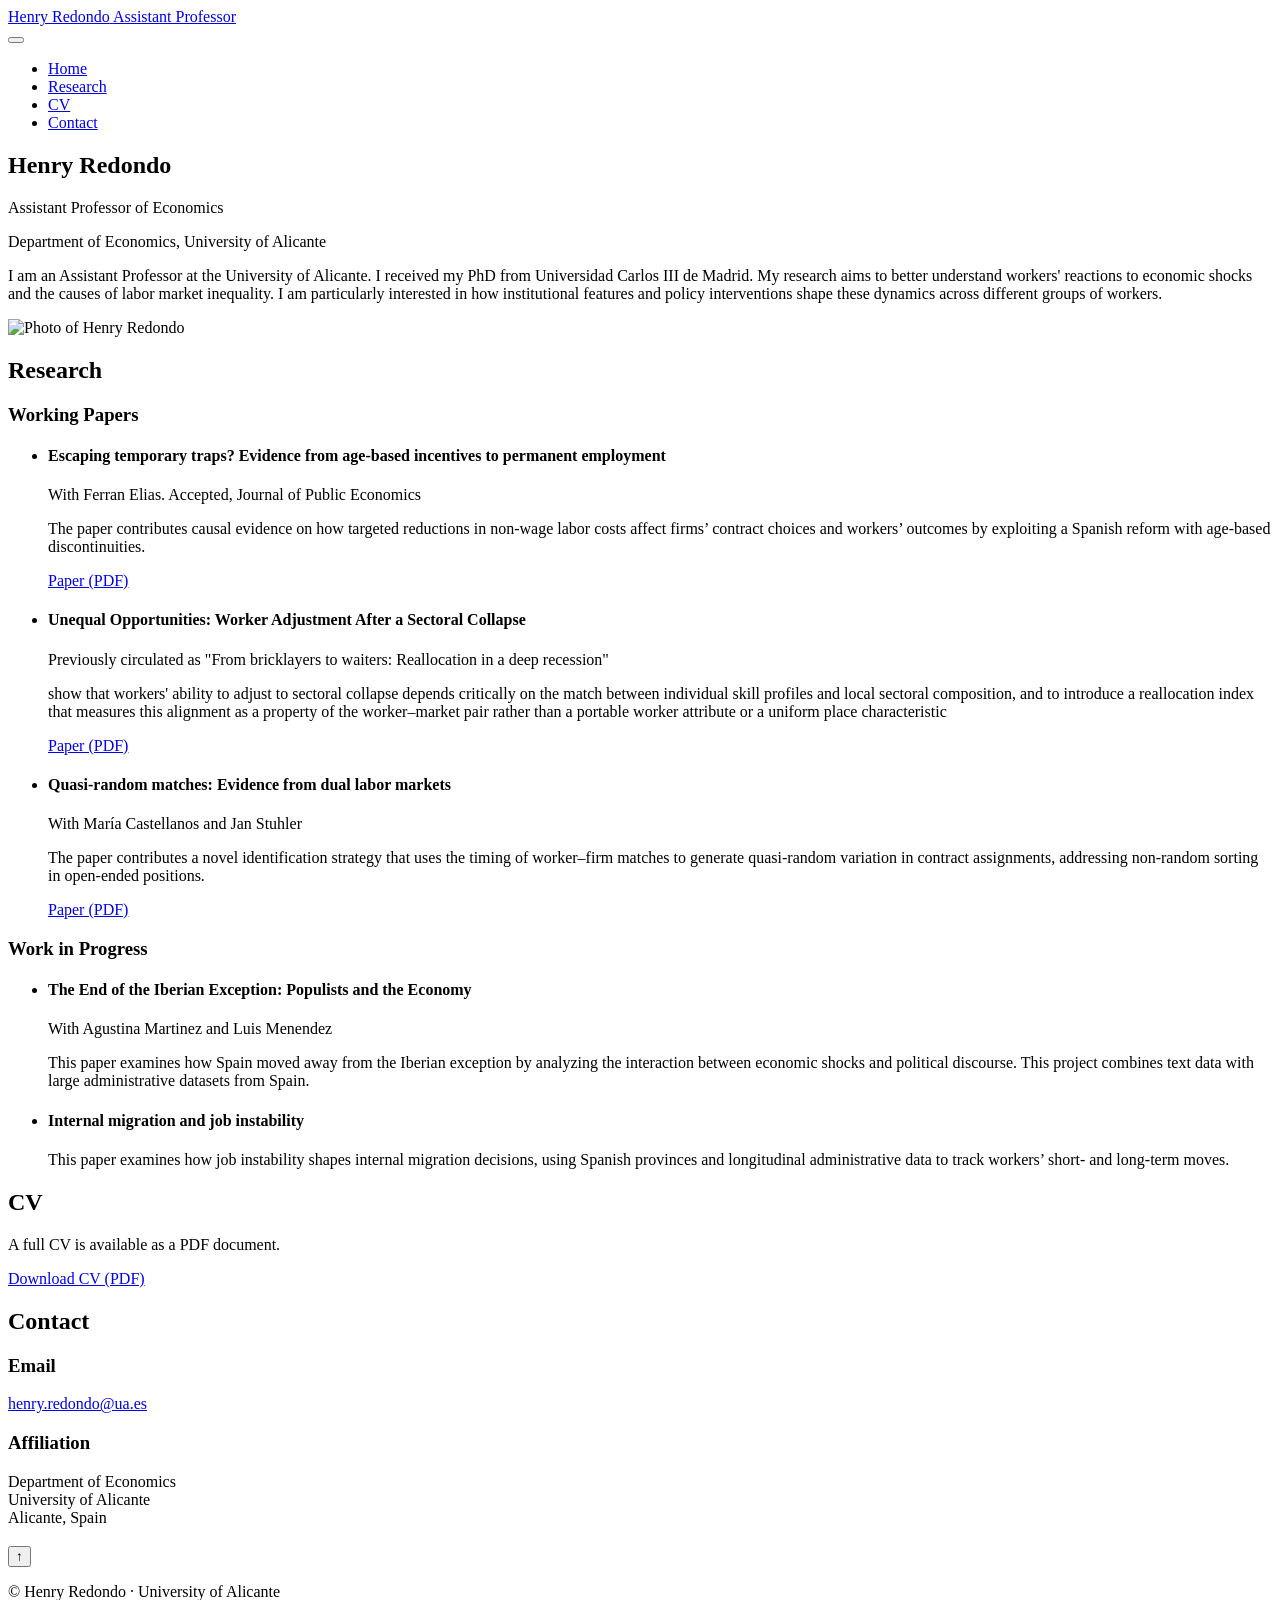
==== index.html @ 6a1d904b "Update index.html" ====
<!DOCTYPE html>
<html lang="en">
<head>
  <!-- Google tag (gtag.js) -->
<script async src="https://www.googletagmanager.com/gtag/js?id=G-5MHRE9L8VY"></script>
<script>
  window.dataLayer = window.dataLayer || [];
  function gtag(){dataLayer.push(arguments);}
  gtag('js', new Date());

  gtag('config', 'G-5MHRE9L8VY');
</script>
  <meta charset="UTF-8" />
  <title>Henry Redondo | Assistant Professor</title>
  <meta name="viewport" content="width=device-width, initial-scale=1" />
  <meta
    name="description"
    content="Academic homepage of Henry Redondo, Assistant Professor at University of Alicante."
  />
  <link rel="stylesheet" href="styles.css" />
  <!-- Google Fonts: serif for headings, sans-serif for body -->
  <link rel="preconnect" href="https://fonts.googleapis.com" />
  <link rel="preconnect" href="https://fonts.gstatic.com" crossorigin />
  <link
    href="https://fonts.googleapis.com/css2?family=Playfair+Display:wght@500;600&family=Inter:wght@300;400;500&display=swap"
    rel="stylesheet"
  />
</head>
<body>
  <header class="site-header">
    <div class="container header-inner">
      <div class="brand">
        <a href="#home" class="brand-link">
          <span class="brand-name">Henry Redondo</span>
          <span class="brand-title">Assistant Professor</span>
        </a>
      </div>
      <nav class="site-nav">
        <button class="nav-toggle" aria-label="Toggle navigation">
          <span class="nav-toggle-line"></span>
          <span class="nav-toggle-line"></span>
        </button>
        <ul class="nav-list">
          <li><a href="#home" class="nav-link active">Home</a></li>
          <li><a href="#research" class="nav-link">Research</a></li>
          <li><a href="#cv" class="nav-link">CV</a></li>
          <li><a href="#contact" class="nav-link">Contact</a></li>
        </ul>
      </nav>
    </div>
  </header>

  <main id="home">
    <!-- Hero section -->
    <section class="hero">
      <div class="container hero-inner">
        <div class="hero-text">
          <h1 class="hero-name">Henry Redondo</h1>
          <p class="hero-title">Assistant Professor of Economics</p>
          <p class="hero-affiliation">Department of Economics, University of Alicante</p>
          <p class="hero-tagline">
            I am an Assistant Professor at the University of Alicante. I received my PhD from Universidad Carlos III de Madrid.
            My research aims to better understand workers' reactions to economic shocks and the causes of labor market inequality. I am particularly interested in how institutional features and policy interventions shape these dynamics across different groups of workers.
          </p>
        </div>
        <div class="hero-photo">
        <div class="hero-photo"> <img src="profile.jpg" alt="Photo of Henry Redondo" class="profile-photo"> </div>
        </div>
      </div>
    </section>



    <!-- Research section -->
    <section id="research" class="section section-alt">
      <div class="container section-inner">
        <div class="section-header">
          <h2 class="section-title">Research</h2>
        </div>

        <!-- Working Papers -->
        <div class="research-block">
          <h3 class="subsection-title">Working Papers</h3>
          <ul class="research-list">
            <li class="research-item">
              <h4 class="research-title">Escaping temporary traps? Evidence from age-based incentives to permanent employment</h4>
              <p class="research-meta">With Ferran Elias. Accepted, Journal of Public Economics</p>
              <p class="research-abstract">
                The paper contributes causal evidence on how targeted reductions in non-wage labor costs affect firms’ contract choices and workers’ outcomes by exploiting a Spanish reform with age-based discontinuities.
              </p>
              <div class="research-links">
          <a href="assets/files/Project_Policy_evaluation.pdf"
             class="research-link"
             target="_blank"
             rel="noopener">
            Paper (PDF)
          </a>
        </div>
            </li>
            
            <li class="research-item">
              <h4 class="research-title">Unequal Opportunities: Worker Adjustment After a Sectoral Collapse</h4>
              <p class="research-meta">Previously circulated as "From bricklayers to waiters: Reallocation in a deep recession"</p>
              <p class="research-meta"></p>
              <p class="research-abstract">
                show that workers' ability to adjust to sectoral collapse depends critically on the match between individual skill profiles and local sectoral composition, and to introduce a reallocation index that measures this alignment as a property of the worker–market pair rather than a portable worker attribute or a uniform place characteristic
              </p>
              <div class="research-links">
          <a href="assets/files/JMP.pdf"
             class="research-link"
             target="_blank"
             rel="noopener">
            Paper (PDF)
          </a>
        </div>
            </li>

            <li class="research-item">
              <h4 class="research-title">Quasi-random matches: Evidence from dual labor markets</h4>
              <p class="research-meta">With María Castellanos and Jan Stuhler</p>
              <p class="research-abstract">
                The paper contributes a novel identification strategy that uses the timing of worker–firm matches to generate quasi-random variation in contract assignments, addressing non-random sorting in open-ended positions.
              </p>
              <div class="research-links">
          <a href="assets/files/QRandomMatches_DualLabour_CRS.pdf"
             class="research-link"
             target="_blank"
             rel="noopener">
            Paper (PDF)
          </a>
        </div>
            </li>
          </ul>
        </div>

        <!-- Work in Progress -->
        <div class="research-block">
          <h3 class="subsection-title">Work in Progress</h3>
          <ul class="research-list">
            <li class="research-item">
              <h4 class="research-title">The End of the Iberian Exception: Populists and the Economy</h4>
              <p class="research-meta">With Agustina Martinez and Luis Menendez</p>
              <p class="research-abstract">
                This paper examines how Spain moved away from the Iberian exception by analyzing the interaction between economic shocks and political discourse. This project combines text data with large administrative datasets from Spain.
              </p>
            </li>

            <li class="research-item">
              <h4 class="research-title">Internal migration and job instability</h4>
              <p class="research-meta"></p>
              <p class="research-abstract">
                This paper examines how job instability shapes internal migration decisions, using Spanish provinces and longitudinal administrative data to track workers’ short- and long-term moves.
              </p>
            </li>
          </ul>
        </div>
      </div>
    </section>

    <!-- CV section -->
    <section id="cv" class="section">
      <div class="container section-inner">
        <div class="section-header">
          <h2 class="section-title">CV</h2>
        </div>
        <div class="section-content">
          <p>
            A full CV is available as a PDF document.
          </p>
          <p>
            <a href="assets/files/CV.pdf"
               class="button button-primary"
               target="_blank"
               rel="noopener">
              Download CV (PDF)
            </a>
          </p>
          <p class="cv-note">
          </p>
        </div>
      </div>
    </section>

    <!-- Contact section -->
    <section id="contact" class="section section-alt">
      <div class="container section-inner">
        <div class="section-header">
          <h2 class="section-title">Contact</h2>
        </div>
        <div class="section-content contact-content">
          <div class="contact-block">
            <h3 class="subsection-title">Email</h3>
            <p>
              <a href="mailto:henry.redondo@ua.es">henry.redondo@ua.es</a>
            </p>
          </div>
          <div class="contact-block">
            <h3 class="subsection-title">Affiliation</h3>
            <p>
              Department of Economics<br />
              University of Alicante<br />
              Alicante, Spain
            </p>
          </div>
          <div class="contact-block">
            <h3 class="subsection-title"></h3>
            <ul class="contact-links">

            </ul>
            <p class="contact-note">

            </p>
          </div>
        </div>
      </div>
    </section>

    <button class="back-to-top" aria-label="Back to top">
      ↑
    </button>
  </main>

  <footer class="site-footer">
    <div class="container footer-inner">
      <p>&copy; <span id="year"></span> Henry Redondo · University of Alicante</p>
    </div>
  </footer>

  <script src="script.js"></script>
</body>
</html>
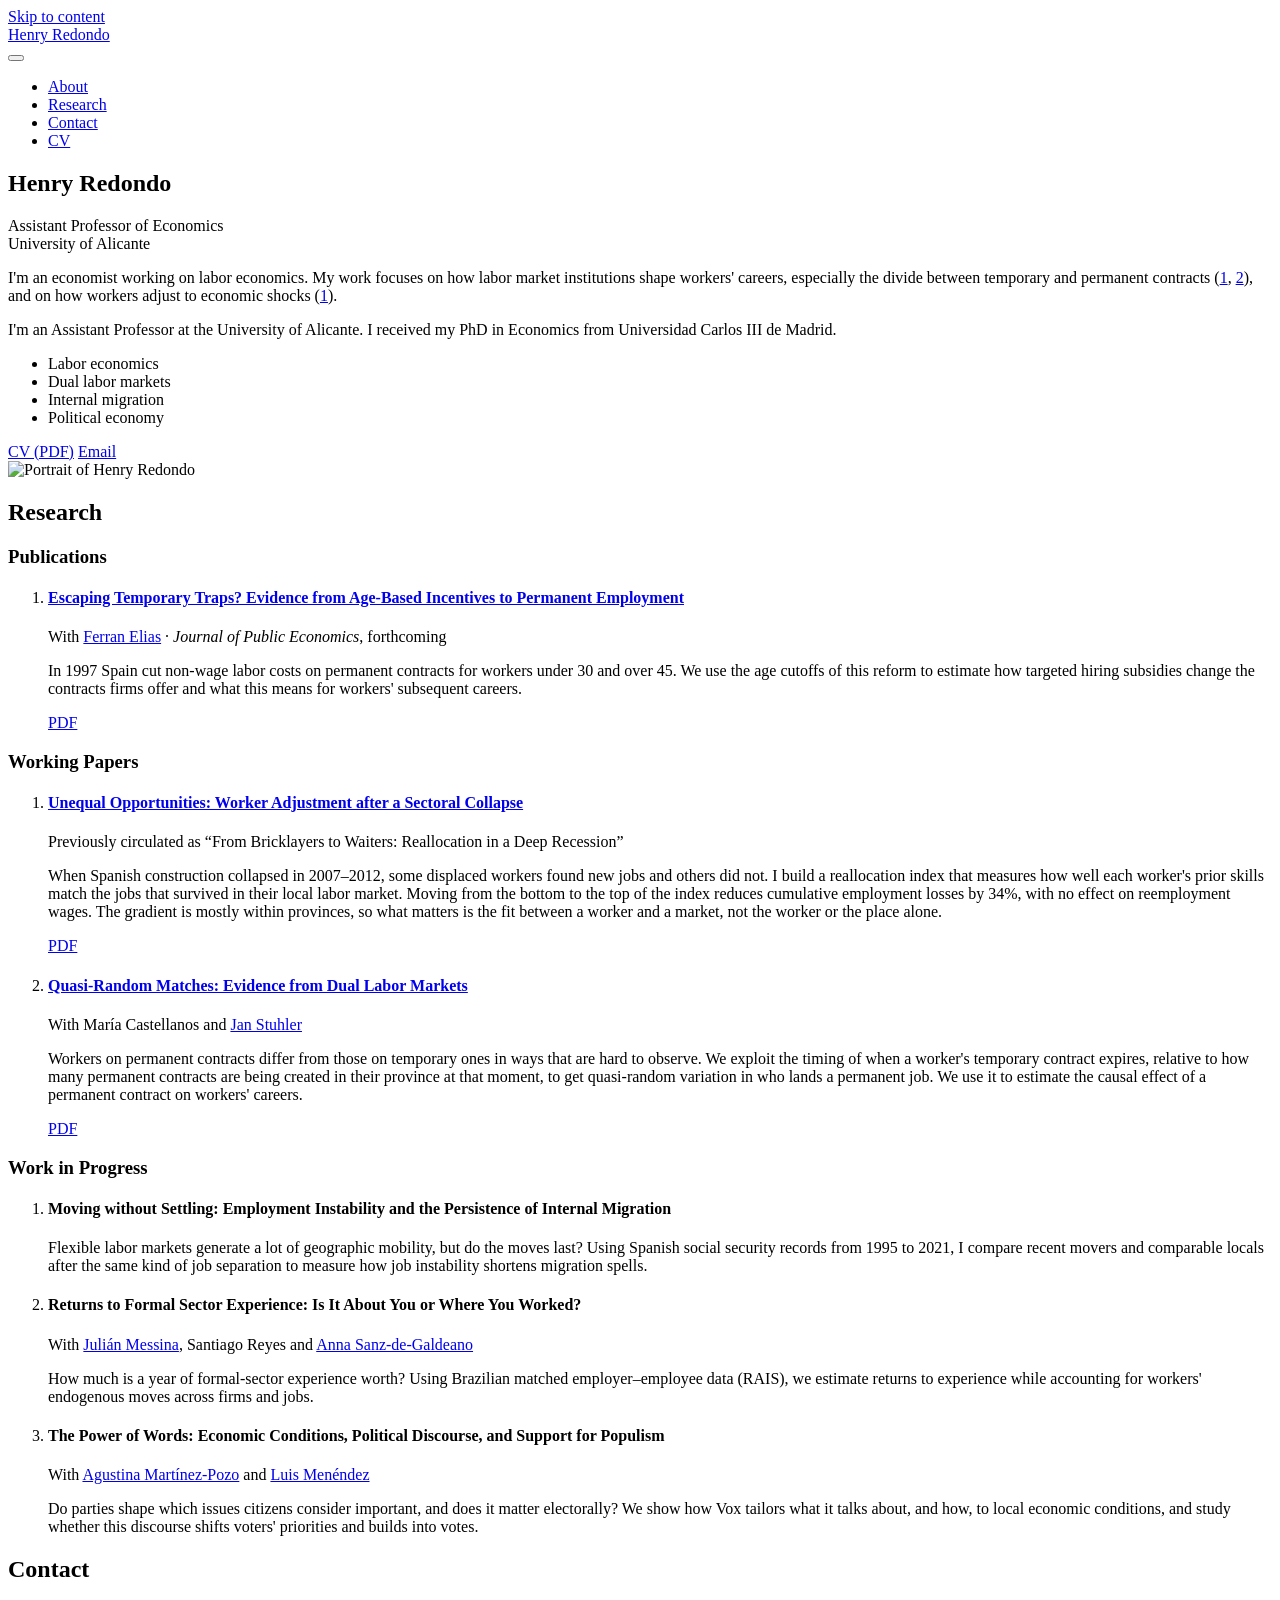
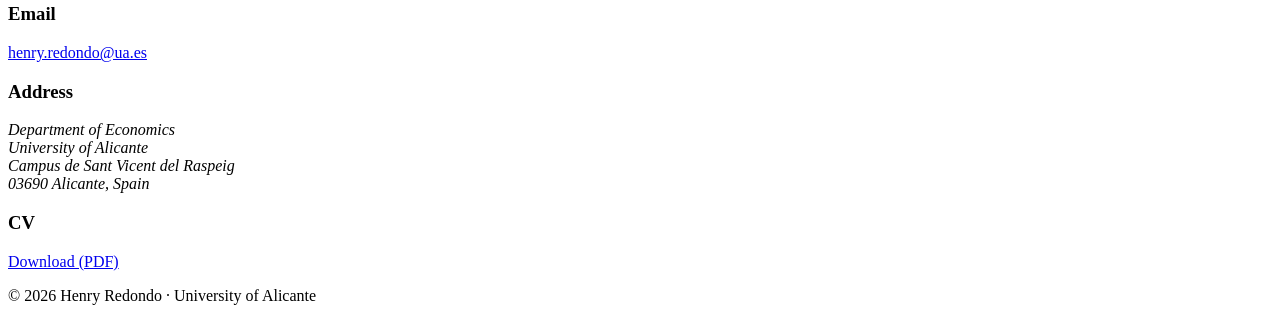
==== commit c1913c78: "Add files via upload" ====
--- a/index.html
+++ b/index.html
@@ -1,231 +1,292 @@
-<!DOCTYPE html>
-<html lang="en">
-<head>
-  <!-- Google tag (gtag.js) -->
-<script async src="https://www.googletagmanager.com/gtag/js?id=G-5MHRE9L8VY"></script>
-<script>
-  window.dataLayer = window.dataLayer || [];
-  function gtag(){dataLayer.push(arguments);}
-  gtag('js', new Date());
-
-  gtag('config', 'G-5MHRE9L8VY');
-</script>
-  <meta charset="UTF-8" />
-  <title>Henry Redondo | Assistant Professor</title>
-  <meta name="viewport" content="width=device-width, initial-scale=1" />
-  <meta
-    name="description"
-    content="Academic homepage of Henry Redondo, Assistant Professor at University of Alicante."
-  />
-  <link rel="stylesheet" href="styles.css" />
-  <!-- Google Fonts: serif for headings, sans-serif for body -->
-  <link rel="preconnect" href="https://fonts.googleapis.com" />
-  <link rel="preconnect" href="https://fonts.gstatic.com" crossorigin />
-  <link
-    href="https://fonts.googleapis.com/css2?family=Playfair+Display:wght@500;600&family=Inter:wght@300;400;500&display=swap"
-    rel="stylesheet"
-  />
-</head>
-<body>
-  <header class="site-header">
-    <div class="container header-inner">
-      <div class="brand">
-        <a href="#home" class="brand-link">
-          <span class="brand-name">Henry Redondo</span>
-          <span class="brand-title">Assistant Professor</span>
-        </a>
-      </div>
-      <nav class="site-nav">
-        <button class="nav-toggle" aria-label="Toggle navigation">
-          <span class="nav-toggle-line"></span>
-          <span class="nav-toggle-line"></span>
-        </button>
-        <ul class="nav-list">
-          <li><a href="#home" class="nav-link active">Home</a></li>
-          <li><a href="#research" class="nav-link">Research</a></li>
-          <li><a href="#cv" class="nav-link">CV</a></li>
-          <li><a href="#contact" class="nav-link">Contact</a></li>
-        </ul>
-      </nav>
-    </div>
-  </header>
-
-  <main id="home">
-    <!-- Hero section -->
-    <section class="hero">
-      <div class="container hero-inner">
-        <div class="hero-text">
-          <h1 class="hero-name">Henry Redondo</h1>
-          <p class="hero-title">Assistant Professor of Economics</p>
-          <p class="hero-affiliation">Department of Economics, University of Alicante</p>
-          <p class="hero-tagline">
-            I am an Assistant Professor at the University of Alicante. I received my PhD from Universidad Carlos III de Madrid.
-            My research aims to better understand workers' reactions to economic shocks and the causes of labor market inequality. I am particularly interested in how institutional features and policy interventions shape these dynamics across different groups of workers.
-          </p>
-        </div>
-        <div class="hero-photo">
-        <div class="hero-photo"> <img src="profile.jpg" alt="Photo of Henry Redondo" class="profile-photo"> </div>
-        </div>
-      </div>
-    </section>
-
-
-
-    <!-- Research section -->
-    <section id="research" class="section section-alt">
-      <div class="container section-inner">
-        <div class="section-header">
-          <h2 class="section-title">Research</h2>
-        </div>
-
-        <!-- Working Papers -->
-        <div class="research-block">
-          <h3 class="subsection-title">Working Papers</h3>
-          <ul class="research-list">
-            <li class="research-item">
-              <h4 class="research-title">Escaping temporary traps? Evidence from age-based incentives to permanent employment</h4>
-              <p class="research-meta">With Ferran Elias. Accepted, Journal of Public Economics</p>
-              <p class="research-abstract">
-                The paper contributes causal evidence on how targeted reductions in non-wage labor costs affect firms’ contract choices and workers’ outcomes by exploiting a Spanish reform with age-based discontinuities.
-              </p>
-              <div class="research-links">
-          <a href="assets/files/Project_Policy_evaluation.pdf"
-             class="research-link"
-             target="_blank"
-             rel="noopener">
-            Paper (PDF)
-          </a>
-        </div>
-            </li>
-            
-            <li class="research-item">
-              <h4 class="research-title">Unequal Opportunities: Worker Adjustment After a Sectoral Collapse</h4>
-              <p class="research-meta">Previously circulated as "From bricklayers to waiters: Reallocation in a deep recession"</p>
-              <p class="research-meta"></p>
-              <p class="research-abstract">
-                show that workers' ability to adjust to sectoral collapse depends critically on the match between individual skill profiles and local sectoral composition, and to introduce a reallocation index that measures this alignment as a property of the worker–market pair rather than a portable worker attribute or a uniform place characteristic
-              </p>
-              <div class="research-links">
-          <a href="assets/files/JMP.pdf"
-             class="research-link"
-             target="_blank"
-             rel="noopener">
-            Paper (PDF)
-          </a>
-        </div>
-            </li>
-
-            <li class="research-item">
-              <h4 class="research-title">Quasi-random matches: Evidence from dual labor markets</h4>
-              <p class="research-meta">With María Castellanos and Jan Stuhler</p>
-              <p class="research-abstract">
-                The paper contributes a novel identification strategy that uses the timing of worker–firm matches to generate quasi-random variation in contract assignments, addressing non-random sorting in open-ended positions.
-              </p>
-              <div class="research-links">
-          <a href="assets/files/QRandomMatches_DualLabour_CRS.pdf"
-             class="research-link"
-             target="_blank"
-             rel="noopener">
-            Paper (PDF)
-          </a>
-        </div>
-            </li>
-          </ul>
-        </div>
-
-        <!-- Work in Progress -->
-        <div class="research-block">
-          <h3 class="subsection-title">Work in Progress</h3>
-          <ul class="research-list">
-            <li class="research-item">
-              <h4 class="research-title">The End of the Iberian Exception: Populists and the Economy</h4>
-              <p class="research-meta">With Agustina Martinez and Luis Menendez</p>
-              <p class="research-abstract">
-                This paper examines how Spain moved away from the Iberian exception by analyzing the interaction between economic shocks and political discourse. This project combines text data with large administrative datasets from Spain.
-              </p>
-            </li>
-
-            <li class="research-item">
-              <h4 class="research-title">Internal migration and job instability</h4>
-              <p class="research-meta"></p>
-              <p class="research-abstract">
-                This paper examines how job instability shapes internal migration decisions, using Spanish provinces and longitudinal administrative data to track workers’ short- and long-term moves.
-              </p>
-            </li>
-          </ul>
-        </div>
-      </div>
-    </section>
-
-    <!-- CV section -->
-    <section id="cv" class="section">
-      <div class="container section-inner">
-        <div class="section-header">
-          <h2 class="section-title">CV</h2>
-        </div>
-        <div class="section-content">
-          <p>
-            A full CV is available as a PDF document.
-          </p>
-          <p>
-            <a href="assets/files/CV.pdf"
-               class="button button-primary"
-               target="_blank"
-               rel="noopener">
-              Download CV (PDF)
-            </a>
-          </p>
-          <p class="cv-note">
-          </p>
-        </div>
-      </div>
-    </section>
-
-    <!-- Contact section -->
-    <section id="contact" class="section section-alt">
-      <div class="container section-inner">
-        <div class="section-header">
-          <h2 class="section-title">Contact</h2>
-        </div>
-        <div class="section-content contact-content">
-          <div class="contact-block">
-            <h3 class="subsection-title">Email</h3>
-            <p>
-              <a href="mailto:henry.redondo@ua.es">henry.redondo@ua.es</a>
-            </p>
-          </div>
-          <div class="contact-block">
-            <h3 class="subsection-title">Affiliation</h3>
-            <p>
-              Department of Economics<br />
-              University of Alicante<br />
-              Alicante, Spain
-            </p>
-          </div>
-          <div class="contact-block">
-            <h3 class="subsection-title"></h3>
-            <ul class="contact-links">
-
-            </ul>
-            <p class="contact-note">
-
-            </p>
-          </div>
-        </div>
-      </div>
-    </section>
-
-    <button class="back-to-top" aria-label="Back to top">
-      ↑
-    </button>
-  </main>
-
-  <footer class="site-footer">
-    <div class="container footer-inner">
-      <p>&copy; <span id="year"></span> Henry Redondo · University of Alicante</p>
-    </div>
-  </footer>
-
-  <script src="script.js"></script>
-</body>
-</html>
+<!DOCTYPE html>
+<html lang="en">
+<head>
+  <meta charset="UTF-8" />
+  <meta name="viewport" content="width=device-width, initial-scale=1" />
+  <title>Henry Redondo | Economist, University of Alicante</title>
+  <meta
+    name="description"
+    content="Henry Redondo is an Assistant Professor of Economics at the University of Alicante working on labor economics, dual labor markets, worker reallocation, internal migration and political economy, using administrative data from Spain and Brazil."
+  />
+  <meta name="author" content="Henry Redondo" />
+  <meta name="color-scheme" content="light dark" />
+  <meta name="theme-color" content="#ffffff" media="(prefers-color-scheme: light)" />
+  <meta name="theme-color" content="#11151c" media="(prefers-color-scheme: dark)" />
+  <link rel="canonical" href="https://henryredondo.com/" />
+  <link rel="icon" href="data:image/svg+xml,%3Csvg xmlns='http://www.w3.org/2000/svg' viewBox='0 0 64 64'%3E%3Crect width='64' height='64' rx='14' fill='%231f3a60'/%3E%3Ctext x='32' y='43' font-family='Georgia,serif' font-size='30' fill='white' text-anchor='middle'%3EHR%3C/text%3E%3C/svg%3E" />
+
+  <!-- Link previews (WhatsApp, Slack, LinkedIn, X) -->
+  <meta property="og:type" content="profile" />
+  <meta property="og:title" content="Henry Redondo | Economist, University of Alicante" />
+  <meta property="og:description" content="Labor economics, dual labor markets, worker reallocation and political economy." />
+  <meta property="og:url" content="https://henryredondo.com/" />
+  <meta property="og:image" content="https://henryredondo.com/assets/img/profile-360.jpg" />
+  <meta name="twitter:card" content="summary" />
+
+  <!-- Structured data: helps search engines show your name, job and affiliation -->
+  <script type="application/ld+json">
+  {
+    "@context": "https://schema.org",
+    "@type": "Person",
+    "name": "Henry Redondo",
+    "jobTitle": "Assistant Professor of Economics",
+    "url": "https://henryredondo.com/",
+    "image": "https://henryredondo.com/assets/img/profile-360.jpg",
+    "email": "mailto:henry.redondo@ua.es",
+    "affiliation": {
+      "@type": "CollegeOrUniversity",
+      "name": "University of Alicante",
+      "department": { "@type": "Organization", "name": "Department of Economics" }
+    },
+    "alumniOf": { "@type": "CollegeOrUniversity", "name": "Universidad Carlos III de Madrid" },
+    "knowsAbout": ["Labor economics", "Dual labor markets", "Internal migration", "Political economy", "Administrative data"]
+  }
+  </script>
+
+  <!-- Fonts: one family (headings only); body text uses the system font -->
+  <link rel="preconnect" href="https://fonts.googleapis.com" />
+  <link rel="preconnect" href="https://fonts.gstatic.com" crossorigin />
+  <link
+    href="https://fonts.googleapis.com/css2?family=Source+Serif+4:opsz,wght@8..60,500;8..60,600&display=swap"
+    rel="stylesheet"
+  />
+  <link rel="stylesheet" href="assets/css/style.css" />
+  <link rel="preload" as="image" href="assets/img/profile-360.jpg" />
+
+  <script src="assets/script.js" defer></script>
+
+  <!-- Google tag (gtag.js) -->
+  <script async src="https://www.googletagmanager.com/gtag/js?id=G-5MHRE9L8VY"></script>
+  <script>
+    window.dataLayer = window.dataLayer || [];
+    function gtag(){dataLayer.push(arguments);}
+    gtag('js', new Date());
+    gtag('config', 'G-5MHRE9L8VY');
+  </script>
+</head>
+<body>
+  <a href="#main" class="skip-link">Skip to content</a>
+
+  <header class="site-header">
+    <div class="container header-inner">
+      <a href="#about" class="brand">Henry Redondo</a>
+      <nav class="site-nav" aria-label="Main">
+        <button class="nav-toggle" aria-label="Open menu" aria-controls="nav-list" aria-expanded="false">
+          <span></span><span></span>
+        </button>
+        <ul class="nav-list" id="nav-list">
+          <li><a href="#about" class="nav-link">About</a></li>
+          <li><a href="#research" class="nav-link">Research</a></li>
+          <li><a href="#contact" class="nav-link">Contact</a></li>
+          <li><a href="assets/files/CV.pdf" class="nav-cv" target="_blank" rel="noopener">CV</a></li>
+        </ul>
+      </nav>
+    </div>
+  </header>
+
+  <main id="main">
+    <!-- About -->
+    <section class="hero" id="about">
+      <div class="container hero-inner">
+        <div class="hero-text">
+          <h1 class="hero-name">Henry Redondo</h1>
+          <p class="hero-role">
+            Assistant Professor of Economics<br />
+            <span class="muted">University of Alicante</span>
+          </p>
+          <p class="hero-tagline">
+            I'm an economist working on labor economics. My work focuses on how labor market institutions shape
+            workers' careers, especially the divide between temporary and permanent contracts
+            (<a href="assets/files/Project_Policy_evaluation.pdf">1</a>, <a href="assets/files/QRandomMatches_DualLabour_CRS.pdf">2</a>),
+            and on how workers adjust to economic shocks (<a href="assets/files/JMP.pdf">1</a>).
+          </p>
+          <p class="hero-tagline">
+            I'm an Assistant Professor at the University of Alicante. I received my PhD in Economics from Universidad Carlos III de Madrid.
+          </p>
+
+          <ul class="fields" aria-label="Research fields">
+            <li>Labor economics</li>
+            <li>Dual labor markets</li>
+            <li>Internal migration</li>
+            <li>Political economy</li>
+          </ul>
+
+          <div class="hero-actions">
+            <a href="assets/files/CV.pdf" class="button button-primary" target="_blank" rel="noopener">CV (PDF)</a>
+            <a href="mailto:henry.redondo@ua.es" class="button button-ghost">Email</a>
+            <!-- Add profiles when ready:
+            <a href="https://scholar.google.com/citations?user=XXXX" class="button button-ghost" target="_blank" rel="noopener">Google Scholar</a>
+            -->
+          </div>
+        </div>
+        <div class="hero-photo">
+          <img
+            src="assets/img/profile-360.jpg"
+            alt="Portrait of Henry Redondo"
+            width="360" height="360"
+            fetchpriority="high" decoding="async"
+          />
+        </div>
+      </div>
+    </section>
+
+    <!-- Research -->
+    <section id="research" class="section">
+      <div class="container">
+        <h2 class="section-title">Research</h2>
+
+        <!-- Publications -->
+        <h3 class="group-title">Publications</h3>
+        <ol class="papers">
+          <li class="paper">
+            <h4 class="paper-title">
+              <a href="assets/files/Project_Policy_evaluation.pdf" target="_blank" rel="noopener">
+                Escaping Temporary Traps? Evidence from Age-Based Incentives to Permanent Employment
+              </a>
+            </h4>
+            <p class="paper-meta">
+              With <a href="https://sites.google.com/site/ferraneliasmoreno/ferran-elias/" target="_blank" rel="noopener">Ferran Elias</a> &middot;
+              <span class="venue"><em>Journal of Public Economics</em>, forthcoming</span>
+            </p>
+            <p class="paper-abstract">
+              In 1997 Spain cut non-wage labor costs on permanent contracts for workers under 30 and over 45.
+              We use the age cutoffs of this reform to estimate how targeted hiring subsidies change
+              the contracts firms offer and what this means for workers' subsequent careers.
+            </p>
+            <p class="paper-links">
+              <a href="assets/files/Project_Policy_evaluation.pdf" class="pill" target="_blank" rel="noopener">PDF</a>
+              <!-- Once the DOI is out, add:
+              <a href="https://doi.org/XX.XXXX/j.jpubeco.XXXX" class="pill" target="_blank" rel="noopener">Published version</a>
+              -->
+            </p>
+          </li>
+        </ol>
+
+        <!-- Working Papers -->
+        <h3 class="group-title">Working Papers</h3>
+        <ol class="papers">
+          <li class="paper">
+            <h4 class="paper-title">
+              <a href="assets/files/JMP.pdf" target="_blank" rel="noopener">
+                Unequal Opportunities: Worker Adjustment after a Sectoral Collapse
+              </a>
+            </h4>
+            <p class="paper-meta">
+              Previously circulated as &ldquo;From Bricklayers to Waiters: Reallocation in a Deep Recession&rdquo;
+            </p>
+            <p class="paper-abstract">
+              When Spanish construction collapsed in 2007&ndash;2012, some displaced workers found new jobs and others did not.
+              I build a reallocation index that measures how well each worker's prior skills match the jobs that survived
+              in their local labor market. Moving from the bottom to the top of the index reduces cumulative employment
+              losses by 34%, with no effect on reemployment wages. The gradient is mostly within provinces, so what matters
+              is the fit between a worker and a market, not the worker or the place alone.
+            </p>
+            <p class="paper-links">
+              <a href="assets/files/JMP.pdf" class="pill" target="_blank" rel="noopener">PDF</a>
+            </p>
+          </li>
+
+          <li class="paper">
+            <h4 class="paper-title">
+              <a href="assets/files/QRandomMatches_DualLabour_CRS.pdf" target="_blank" rel="noopener">
+                Quasi-Random Matches: Evidence from Dual Labor Markets
+              </a>
+            </h4>
+            <p class="paper-meta">With María Castellanos and <a href="https://janstuhler.com/" target="_blank" rel="noopener">Jan Stuhler</a></p>
+            <p class="paper-abstract">
+              Workers on permanent contracts differ from those on temporary ones in ways that are hard to observe.
+              We exploit the timing of when a worker's temporary contract expires, relative to how many permanent
+              contracts are being created in their province at that moment, to get quasi-random variation in who
+              lands a permanent job. We use it to estimate the causal effect of a permanent contract on workers' careers.
+            </p>
+            <p class="paper-links">
+              <a href="assets/files/QRandomMatches_DualLabour_CRS.pdf" class="pill" target="_blank" rel="noopener">PDF</a>
+            </p>
+          </li>
+        </ol>
+
+        <!-- Work in Progress -->
+        <h3 class="group-title">Work in Progress</h3>
+        <ol class="papers papers-compact">
+          <li class="paper">
+            <h4 class="paper-title">Moving without Settling: Employment Instability and the Persistence of Internal Migration</h4>
+            <p class="paper-abstract">
+              Flexible labor markets generate a lot of geographic mobility, but do the moves last? Using Spanish social
+              security records from 1995 to 2021, I compare recent movers and comparable locals after the same kind of
+              job separation to measure how job instability shortens migration spells.
+            </p>
+          </li>
+
+          <li class="paper">
+            <h4 class="paper-title">Returns to Formal Sector Experience: Is It About You or Where You Worked?</h4>
+            <p class="paper-meta">
+              With <a href="https://www.jsmessina.com/" target="_blank" rel="noopener">Julián Messina</a>,
+              Santiago Reyes and
+              <a href="https://annasanzdegaldeano.com/" target="_blank" rel="noopener">Anna Sanz-de-Galdeano</a>
+            </p>
+            <p class="paper-abstract">
+              How much is a year of formal-sector experience worth? Using Brazilian matched employer&ndash;employee data (RAIS),
+              we estimate returns to experience while accounting for workers' endogenous moves across firms and jobs.
+            </p>
+          </li>
+
+          <li class="paper">
+            <h4 class="paper-title">The Power of Words: Economic Conditions, Political Discourse, and Support for Populism</h4>
+            <p class="paper-meta">
+              With <a href="https://agustinamartinezpozo.github.io/" target="_blank" rel="noopener">Agustina Martínez-Pozo</a>
+              and <a href="https://luisignaciomenendez.github.io/" target="_blank" rel="noopener">Luis Menéndez</a>
+            </p>
+            <p class="paper-abstract">
+              Do parties shape which issues citizens consider important, and does it matter electorally? We show how Vox
+              tailors what it talks about, and how, to local economic conditions, and study whether this discourse shifts
+              voters' priorities and builds into votes.
+            </p>
+          </li>
+        </ol>
+      </div>
+    </section>
+
+    <!-- Contact -->
+    <section id="contact" class="section section-alt">
+      <div class="container">
+        <h2 class="section-title">Contact</h2>
+        <div class="contact-grid">
+          <div>
+            <h3 class="contact-label">Email</h3>
+            <p><a href="mailto:henry.redondo@ua.es">henry.redondo@ua.es</a></p>
+          </div>
+          <div>
+            <h3 class="contact-label">Address</h3>
+            <address>
+              Department of Economics<br />
+              University of Alicante<br />
+              Campus de Sant Vicent del Raspeig<br />
+              03690 Alicante, Spain
+            </address>
+          </div>
+          <div>
+            <h3 class="contact-label">CV</h3>
+            <p><a href="assets/files/CV.pdf" target="_blank" rel="noopener">Download (PDF)</a></p>
+          </div>
+          <!-- Uncomment and fill in the profiles you use:
+          <div>
+            <h3 class="contact-label">Elsewhere</h3>
+            <p>
+              <a href="https://scholar.google.com/citations?user=XXXX" target="_blank" rel="noopener">Google Scholar</a><br />
+              <a href="https://orcid.org/XXXX-XXXX-XXXX-XXXX" target="_blank" rel="noopener">ORCID</a><br />
+              <a href="https://github.com/XXXX" target="_blank" rel="noopener">GitHub</a>
+            </p>
+          </div>
+          -->
+        </div>
+      </div>
+    </section>
+  </main>
+
+  <footer class="site-footer">
+    <div class="container">
+      <p>&copy; <span id="year">2026</span> Henry Redondo &middot; University of Alicante</p>
+    </div>
+  </footer>
+</body>
+</html>
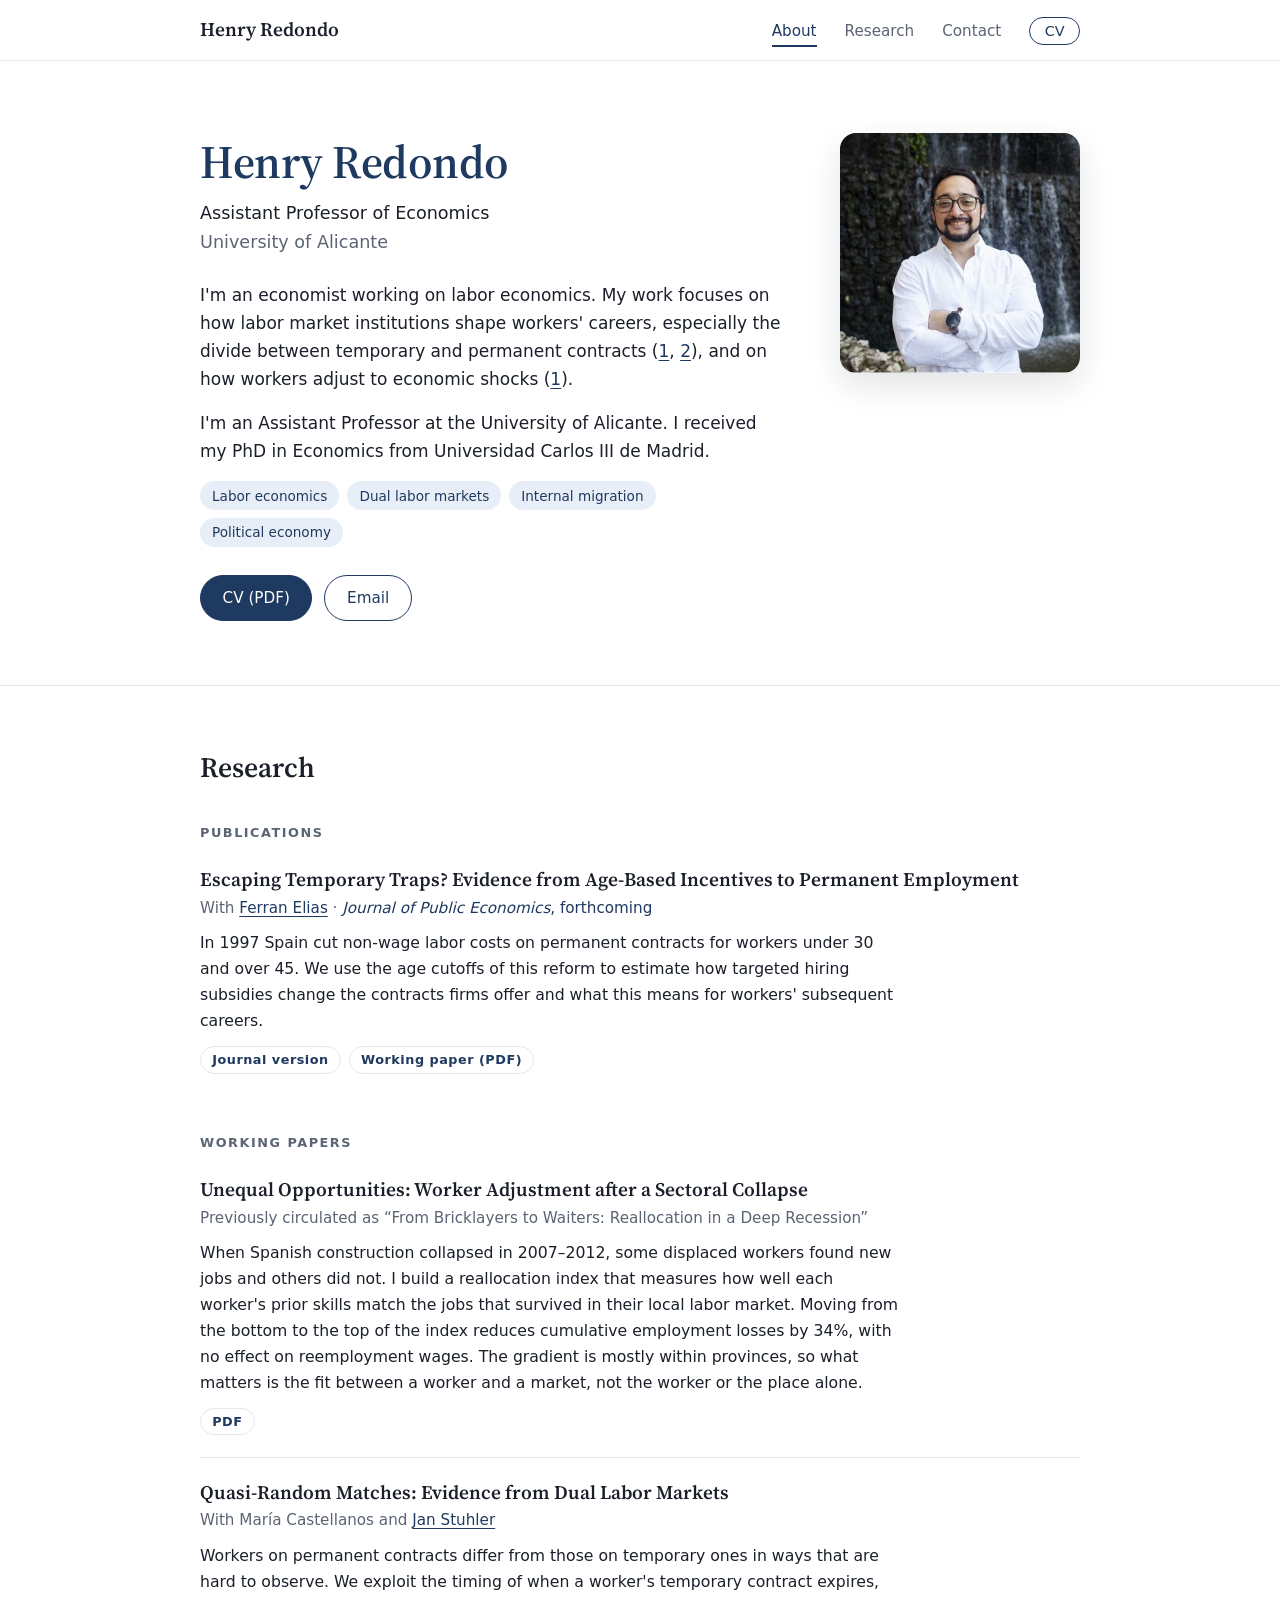
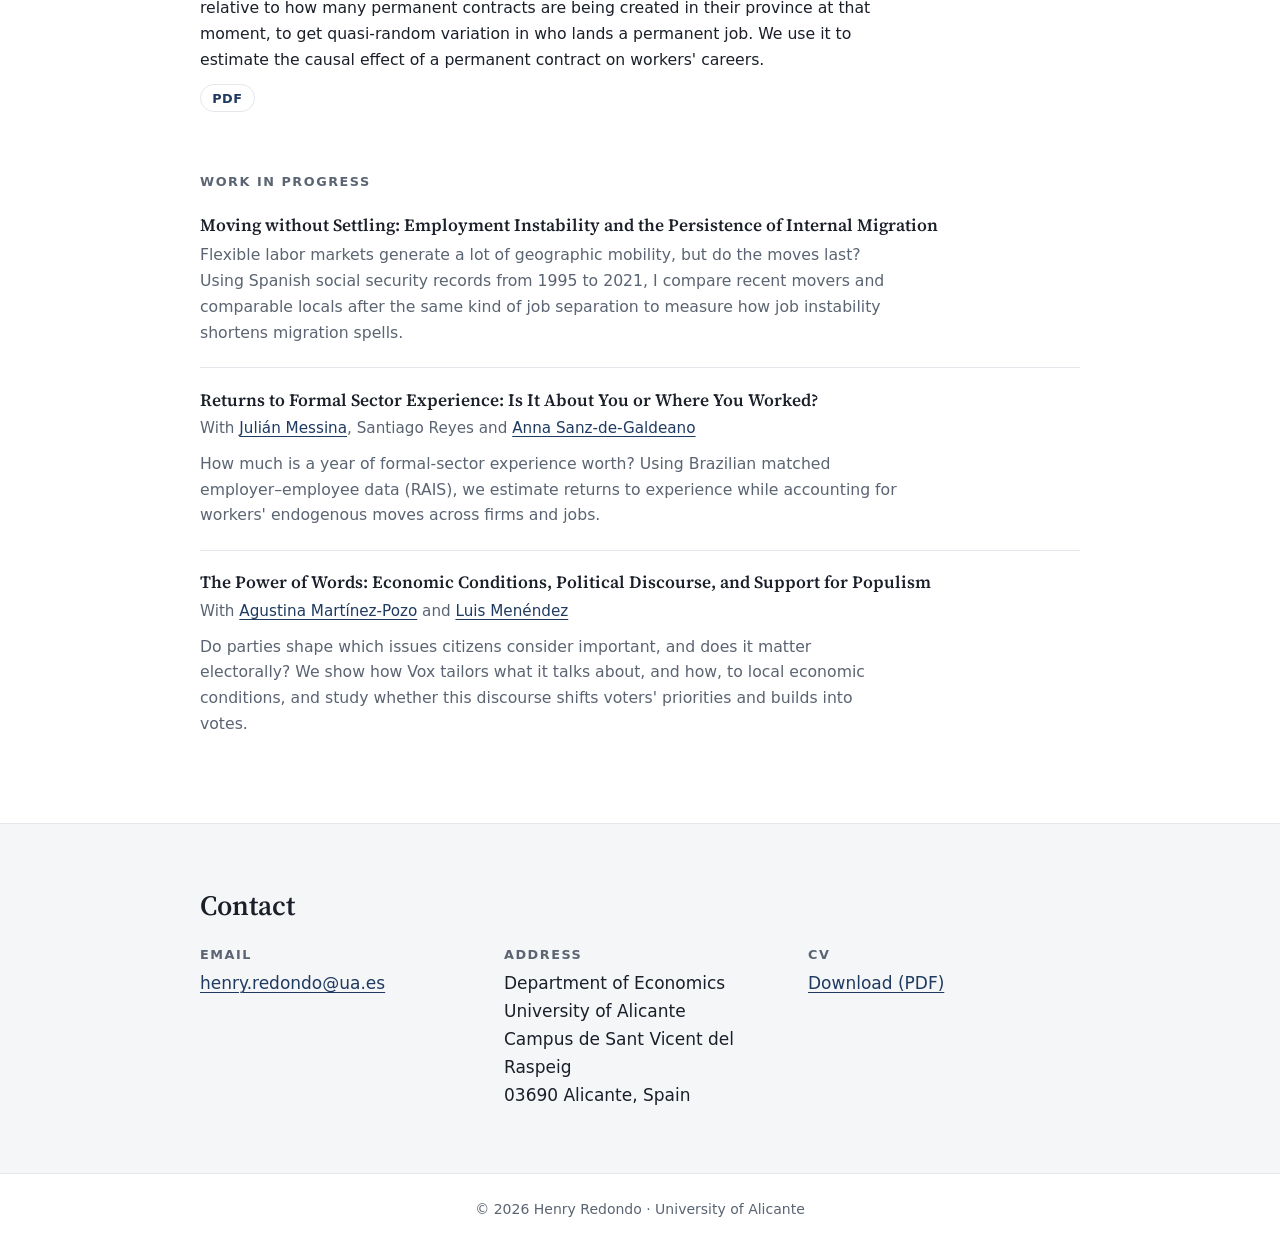
==== commit d23f6e4c: "Add files via upload" ====
--- a/index.html
+++ b/index.html
@@ -12,15 +12,15 @@
   <meta name="color-scheme" content="light dark" />
   <meta name="theme-color" content="#ffffff" media="(prefers-color-scheme: light)" />
   <meta name="theme-color" content="#11151c" media="(prefers-color-scheme: dark)" />
-  <link rel="canonical" href="https://henryredondo.com/" />
+  <link rel="canonical" href="https://henryredondo.github.io/index/" />
   <link rel="icon" href="data:image/svg+xml,%3Csvg xmlns='http://www.w3.org/2000/svg' viewBox='0 0 64 64'%3E%3Crect width='64' height='64' rx='14' fill='%231f3a60'/%3E%3Ctext x='32' y='43' font-family='Georgia,serif' font-size='30' fill='white' text-anchor='middle'%3EHR%3C/text%3E%3C/svg%3E" />
 
   <!-- Link previews (WhatsApp, Slack, LinkedIn, X) -->
   <meta property="og:type" content="profile" />
   <meta property="og:title" content="Henry Redondo | Economist, University of Alicante" />
   <meta property="og:description" content="Labor economics, dual labor markets, worker reallocation and political economy." />
-  <meta property="og:url" content="https://henryredondo.com/" />
-  <meta property="og:image" content="https://henryredondo.com/assets/img/profile-360.jpg" />
+  <meta property="og:url" content="https://henryredondo.github.io/index/" />
+  <meta property="og:image" content="https://henryredondo.github.io/index/assets/img/profile-360.jpg" />
   <meta name="twitter:card" content="summary" />
 
   <!-- Structured data: helps search engines show your name, job and affiliation -->
@@ -30,8 +30,8 @@
     "@type": "Person",
     "name": "Henry Redondo",
     "jobTitle": "Assistant Professor of Economics",
-    "url": "https://henryredondo.com/",
-    "image": "https://henryredondo.com/assets/img/profile-360.jpg",
+    "url": "https://henryredondo.github.io/index/",
+    "image": "https://henryredondo.github.io/index/assets/img/profile-360.jpg",
     "email": "mailto:henry.redondo@ua.es",
     "affiliation": {
       "@type": "CollegeOrUniversity",
@@ -140,7 +140,7 @@
         <ol class="papers">
           <li class="paper">
             <h4 class="paper-title">
-              <a href="assets/files/Project_Policy_evaluation.pdf" target="_blank" rel="noopener">
+              <a href="https://www.sciencedirect.com/science/article/pii/S0047272726001945" target="_blank" rel="noopener">
                 Escaping Temporary Traps? Evidence from Age-Based Incentives to Permanent Employment
               </a>
             </h4>
@@ -154,10 +154,8 @@
               the contracts firms offer and what this means for workers' subsequent careers.
             </p>
             <p class="paper-links">
-              <a href="assets/files/Project_Policy_evaluation.pdf" class="pill" target="_blank" rel="noopener">PDF</a>
-              <!-- Once the DOI is out, add:
-              <a href="https://doi.org/XX.XXXX/j.jpubeco.XXXX" class="pill" target="_blank" rel="noopener">Published version</a>
-              -->
+              <a href="https://www.sciencedirect.com/science/article/pii/S0047272726001945" class="pill" target="_blank" rel="noopener">Journal version</a>
+              <a href="assets/files/Project_Policy_evaluation.pdf" class="pill" target="_blank" rel="noopener">Working paper (PDF)</a>
             </p>
           </li>
         </ol>
--- a/assets/css/style.css
+++ b/assets/css/style.css
@@ -0,0 +1,445 @@
+/* ===== Tokens ===== */
+
+:root {
+  --font-heading: "Source Serif 4", Georgia, "Times New Roman", serif;
+  --font-body: system-ui, -apple-system, "Segoe UI", Roboto, "Helvetica Neue", Arial, sans-serif;
+
+  --bg: #ffffff;
+  --bg-alt: #f5f6f8;
+  --text: #1a1f29;
+  --muted: #5b6472;
+  --accent: #1f3a60;          /* navy */
+  --accent-soft: #e8eef7;
+  --border: #e4e7ec;
+  --header-bg: rgba(255, 255, 255, 0.88);
+
+  --container: 58rem;
+  --header-h: 3.75rem;
+}
+
+@media (prefers-color-scheme: dark) {
+  :root {
+    --bg: #11151c;
+    --bg-alt: #171c25;
+    --text: #e6e9ee;
+    --muted: #a0a8b5;
+    --accent: #9dbbe6;
+    --accent-soft: #1f2a3b;
+    --border: #2a313d;
+    --header-bg: rgba(17, 21, 28, 0.88);
+  }
+}
+
+/* ===== Base ===== */
+
+*, *::before, *::after { box-sizing: border-box; }
+
+html {
+  scroll-behavior: smooth;
+  -webkit-text-size-adjust: 100%;
+}
+
+body {
+  margin: 0;
+  font-family: var(--font-body);
+  font-size: 1.0625rem;
+  line-height: 1.65;
+  color: var(--text);
+  background: var(--bg);
+  -webkit-font-smoothing: antialiased;
+}
+
+h1, h2, h3, h4 {
+  font-family: var(--font-heading);
+  font-weight: 600;
+  line-height: 1.25;
+  margin: 0;
+}
+
+p { margin: 0 0 1rem; }
+
+a {
+  color: var(--accent);
+  text-decoration-thickness: 1px;
+  text-underline-offset: 0.18em;
+}
+
+a:hover { text-decoration-thickness: 2px; }
+
+a:focus-visible,
+button:focus-visible {
+  outline: 2px solid var(--accent);
+  outline-offset: 3px;
+  border-radius: 2px;
+}
+
+address { font-style: normal; }
+
+.muted { color: var(--muted); }
+
+.container {
+  max-width: var(--container);
+  margin: 0 auto;
+  padding: 0 1.5rem;
+}
+
+section[id] { scroll-margin-top: calc(var(--header-h) + 0.5rem); }
+
+.skip-link {
+  position: absolute;
+  left: -999px;
+  top: 0;
+  z-index: 1000;
+  padding: 0.5rem 1rem;
+  background: var(--bg);
+  color: var(--text);
+}
+
+.skip-link:focus { left: 1rem; top: 1rem; }
+
+/* ===== Header ===== */
+
+.site-header {
+  position: sticky;
+  top: 0;
+  z-index: 100;
+  background: var(--header-bg);
+  backdrop-filter: saturate(180%) blur(10px);
+  -webkit-backdrop-filter: saturate(180%) blur(10px);
+  border-bottom: 1px solid var(--border);
+}
+
+.header-inner {
+  display: flex;
+  align-items: center;
+  justify-content: space-between;
+  height: var(--header-h);
+}
+
+.brand {
+  font-family: var(--font-heading);
+  font-size: 1.2rem;
+  font-weight: 600;
+  color: var(--text);
+  text-decoration: none;
+}
+
+.nav-list {
+  list-style: none;
+  display: flex;
+  align-items: center;
+  gap: 1.75rem;
+  margin: 0;
+  padding: 0;
+}
+
+.nav-link {
+  position: relative;
+  color: var(--muted);
+  font-size: 0.95rem;
+  text-decoration: none;
+  padding: 0.25rem 0;
+}
+
+.nav-link:hover { color: var(--text); }
+
+.nav-link.active { color: var(--accent); }
+
+.nav-link.active::after {
+  content: "";
+  position: absolute;
+  left: 0;
+  right: 0;
+  bottom: -0.2rem;
+  height: 2px;
+  background: var(--accent);
+}
+
+.nav-cv {
+  font-size: 0.9rem;
+  text-decoration: none;
+  padding: 0.3rem 0.9rem;
+  border: 1px solid var(--accent);
+  border-radius: 999px;
+}
+
+.nav-cv:hover { background: var(--accent); color: var(--bg); }
+
+.nav-toggle {
+  display: none;
+  width: 2.5rem;
+  height: 2.5rem;
+  padding: 0.6rem;
+  background: none;
+  border: 0;
+  cursor: pointer;
+}
+
+.nav-toggle span {
+  display: block;
+  height: 2px;
+  margin: 5px 0;
+  background: var(--text);
+  transition: transform 0.2s ease;
+}
+
+.nav-toggle[aria-expanded="true"] span:first-child { transform: translateY(3.5px) rotate(45deg); }
+.nav-toggle[aria-expanded="true"] span:last-child { transform: translateY(-3.5px) rotate(-45deg); }
+
+/* ===== Hero / About ===== */
+
+.hero {
+  padding: 4.5rem 0 4rem;
+}
+
+.hero-inner {
+  display: grid;
+  grid-template-columns: minmax(0, 1fr) 15rem;
+  gap: 3.5rem;
+  align-items: start;
+}
+
+.hero-name {
+  font-size: clamp(2.2rem, 4.5vw, 2.9rem);
+  letter-spacing: -0.01em;
+  color: var(--accent);
+  margin-bottom: 0.5rem;
+}
+
+.hero-role {
+  font-size: 1.1rem;
+  margin-bottom: 1.5rem;
+}
+
+.hero-text > p:not(.hero-role) { max-width: 38rem; }
+
+.hero-photo img {
+  display: block;
+  width: 100%;
+  height: auto;
+  aspect-ratio: 1;
+  object-fit: cover;
+  border-radius: 1rem;
+  box-shadow: 0 12px 32px rgba(15, 23, 42, 0.12);
+}
+
+.fields {
+  list-style: none;
+  display: flex;
+  flex-wrap: wrap;
+  gap: 0.5rem;
+  margin: 0.25rem 0 1.75rem;
+  padding: 0;
+}
+
+.fields li {
+  font-size: 0.85rem;
+  padding: 0.2rem 0.75rem;
+  border-radius: 999px;
+  background: var(--accent-soft);
+  color: var(--accent);
+}
+
+.hero-actions {
+  display: flex;
+  flex-wrap: wrap;
+  gap: 0.75rem;
+}
+
+/* ===== Buttons ===== */
+
+.button {
+  display: inline-block;
+  padding: 0.6rem 1.35rem;
+  border-radius: 999px;
+  border: 1px solid var(--accent);
+  font-size: 0.95rem;
+  font-weight: 500;
+  text-decoration: none;
+  transition: background-color 0.15s ease, color 0.15s ease;
+}
+
+.button-primary { background: var(--accent); color: var(--bg); }
+.button-primary:hover { opacity: 0.9; }
+
+.button-ghost { color: var(--accent); }
+.button-ghost:hover { background: var(--accent-soft); }
+
+/* ===== Sections ===== */
+
+.section {
+  padding: 4rem 0;
+  border-top: 1px solid var(--border);
+}
+
+.section-alt { background: var(--bg-alt); }
+
+.section-title {
+  font-size: 1.75rem;
+  margin-bottom: 0.5rem;
+}
+
+/* ===== Research ===== */
+
+.group-title {
+  font-family: var(--font-body);
+  font-size: 0.8rem;
+  font-weight: 600;
+  letter-spacing: 0.12em;
+  text-transform: uppercase;
+  color: var(--muted);
+  margin: 2.5rem 0 0.25rem;
+}
+
+.papers {
+  list-style: none;
+  margin: 0;
+  padding: 0;
+}
+
+.paper {
+  padding: 1.35rem 0;
+  border-bottom: 1px solid var(--border);
+}
+
+.paper:last-child { border-bottom: 0; }
+
+.paper-title {
+  font-size: 1.2rem;
+  margin-bottom: 0.3rem;
+}
+
+.paper-title a {
+  color: var(--text);
+  text-decoration: none;
+}
+
+.paper-title a:hover { color: var(--accent); text-decoration: underline; }
+
+.paper-meta {
+  font-size: 0.95rem;
+  color: var(--muted);
+  margin-bottom: 0.6rem;
+}
+
+.venue { color: var(--accent); font-weight: 500; }
+
+.paper-abstract {
+  font-size: 0.98rem;
+  max-width: 44rem;
+  margin-bottom: 0.75rem;
+}
+
+.papers-compact .paper-title { font-size: 1.08rem; }
+.papers-compact .paper-abstract { color: var(--muted); margin-bottom: 0; }
+
+.paper-links {
+  display: flex;
+  flex-wrap: wrap;
+  gap: 0.5rem;
+  margin: 0;
+}
+
+.pill {
+  display: inline-block;
+  font-size: 0.8rem;
+  font-weight: 600;
+  letter-spacing: 0.04em;
+  text-decoration: none;
+  padding: 0.15rem 0.7rem;
+  border: 1px solid var(--border);
+  border-radius: 999px;
+  color: var(--accent);
+}
+
+.pill:hover { border-color: var(--accent); background: var(--accent-soft); }
+
+/* ===== Contact ===== */
+
+.contact-grid {
+  display: grid;
+  grid-template-columns: repeat(auto-fit, minmax(14rem, 1fr));
+  gap: 2rem;
+  margin-top: 1.5rem;
+}
+
+.contact-label {
+  font-family: var(--font-body);
+  font-size: 0.8rem;
+  font-weight: 600;
+  letter-spacing: 0.12em;
+  text-transform: uppercase;
+  color: var(--muted);
+  margin-bottom: 0.4rem;
+}
+
+.contact-grid p { margin: 0; }
+
+/* ===== Footer ===== */
+
+.site-footer {
+  padding: 1.5rem 0;
+  border-top: 1px solid var(--border);
+  font-size: 0.875rem;
+  color: var(--muted);
+  text-align: center;
+}
+
+.site-footer p { margin: 0; }
+
+/* ===== Responsive ===== */
+
+@media (max-width: 760px) {
+  .hero { padding: 2.5rem 0 3rem; }
+
+  .hero-inner {
+    grid-template-columns: 1fr;
+    gap: 1.75rem;
+  }
+
+  .hero-photo { order: -1; }
+
+  .hero-photo img {
+    width: 8.5rem;
+    border-radius: 999px;
+  }
+
+  .section { padding: 3rem 0; }
+
+  .nav-toggle { display: block; }
+
+  .nav-list {
+    display: none;
+    position: absolute;
+    top: var(--header-h);
+    left: 0;
+    right: 0;
+    flex-direction: column;
+    align-items: flex-start;
+    gap: 0;
+    padding: 0.5rem 1.5rem 1rem;
+    background: var(--bg);
+    border-bottom: 1px solid var(--border);
+    box-shadow: 0 12px 24px rgba(15, 23, 42, 0.08);
+  }
+
+  .nav-list.open { display: flex; }
+
+  .nav-list li { width: 100%; }
+
+  .nav-link { display: block; padding: 0.65rem 0; }
+  .nav-link.active::after { display: none; }
+
+  .nav-cv { display: inline-block; margin-top: 0.5rem; }
+}
+
+@media (prefers-reduced-motion: reduce) {
+  html { scroll-behavior: auto; }
+  *, *::before, *::after { transition: none !important; }
+}
+
+@media print {
+  .site-header, .hero-actions, .paper-links, .skip-link { display: none; }
+  .section { border: 0; padding: 1.5rem 0; }
+  a { color: inherit; text-decoration: none; }
+}
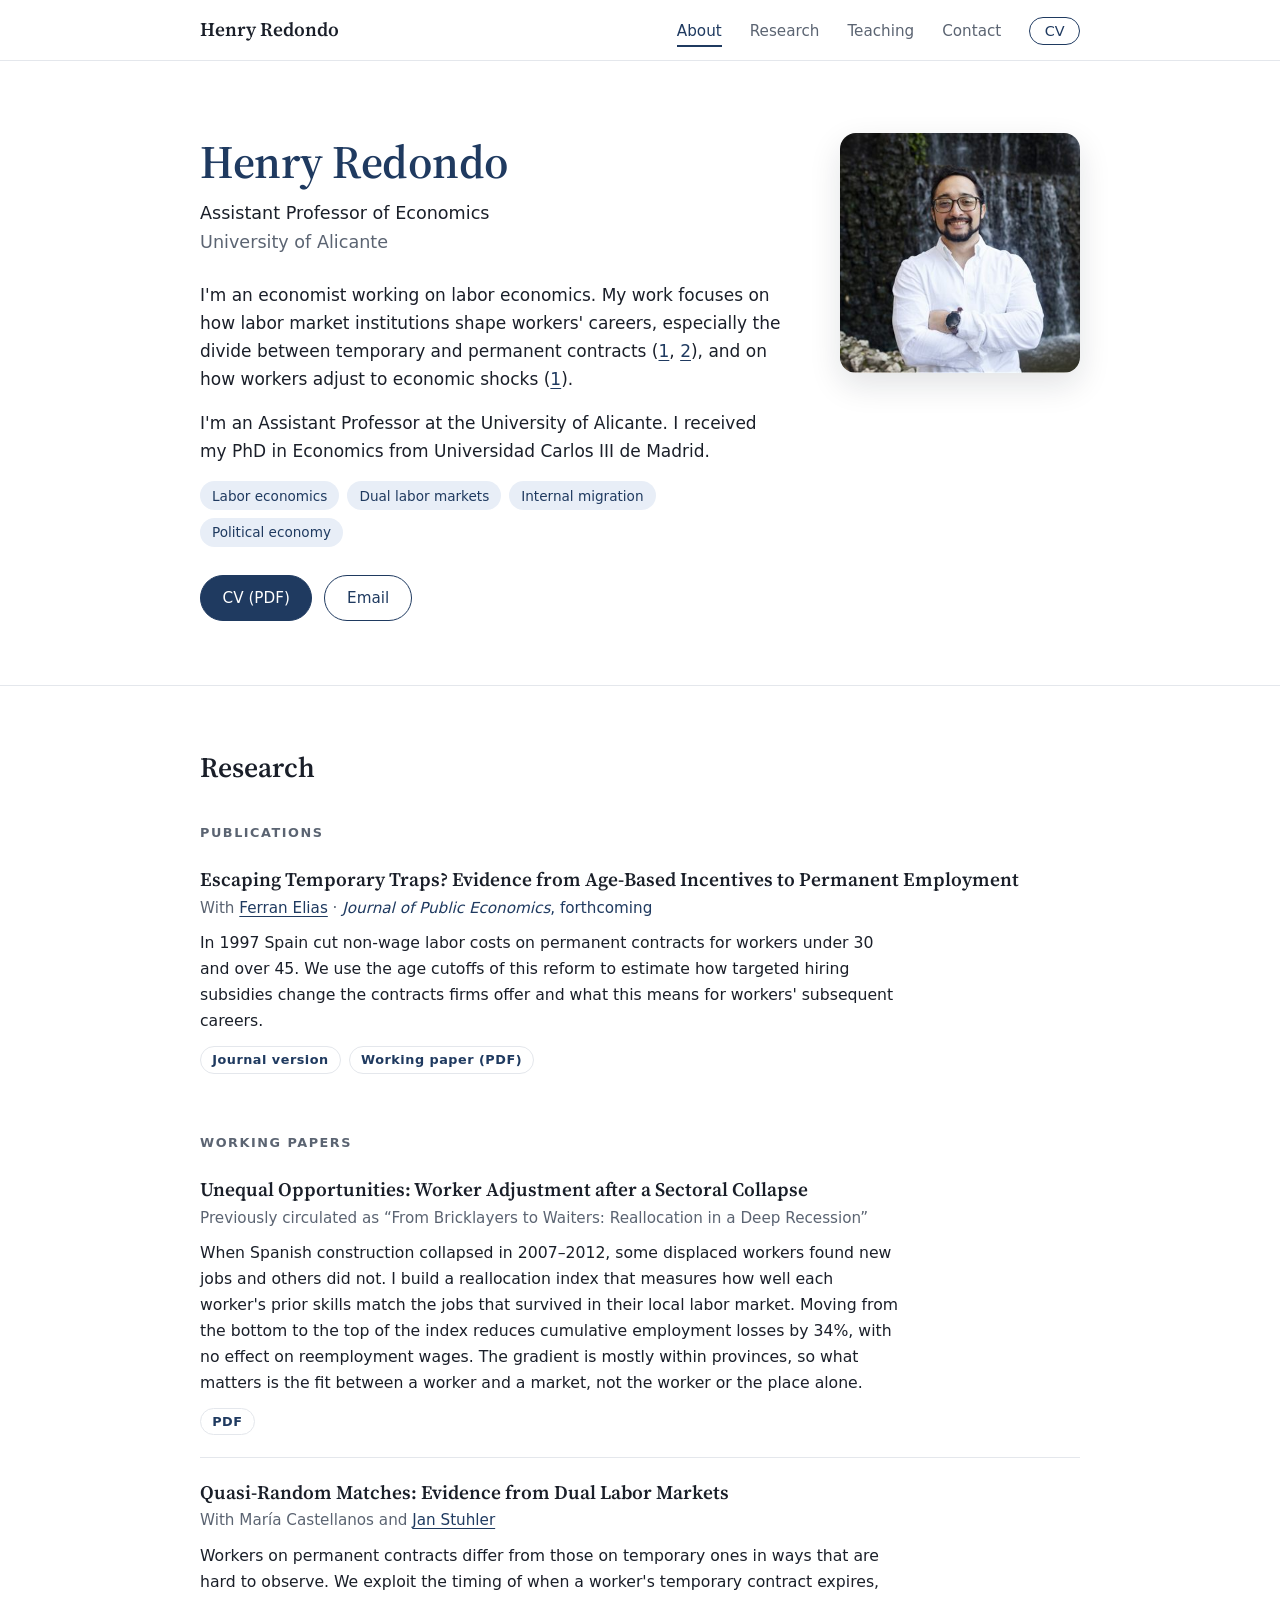
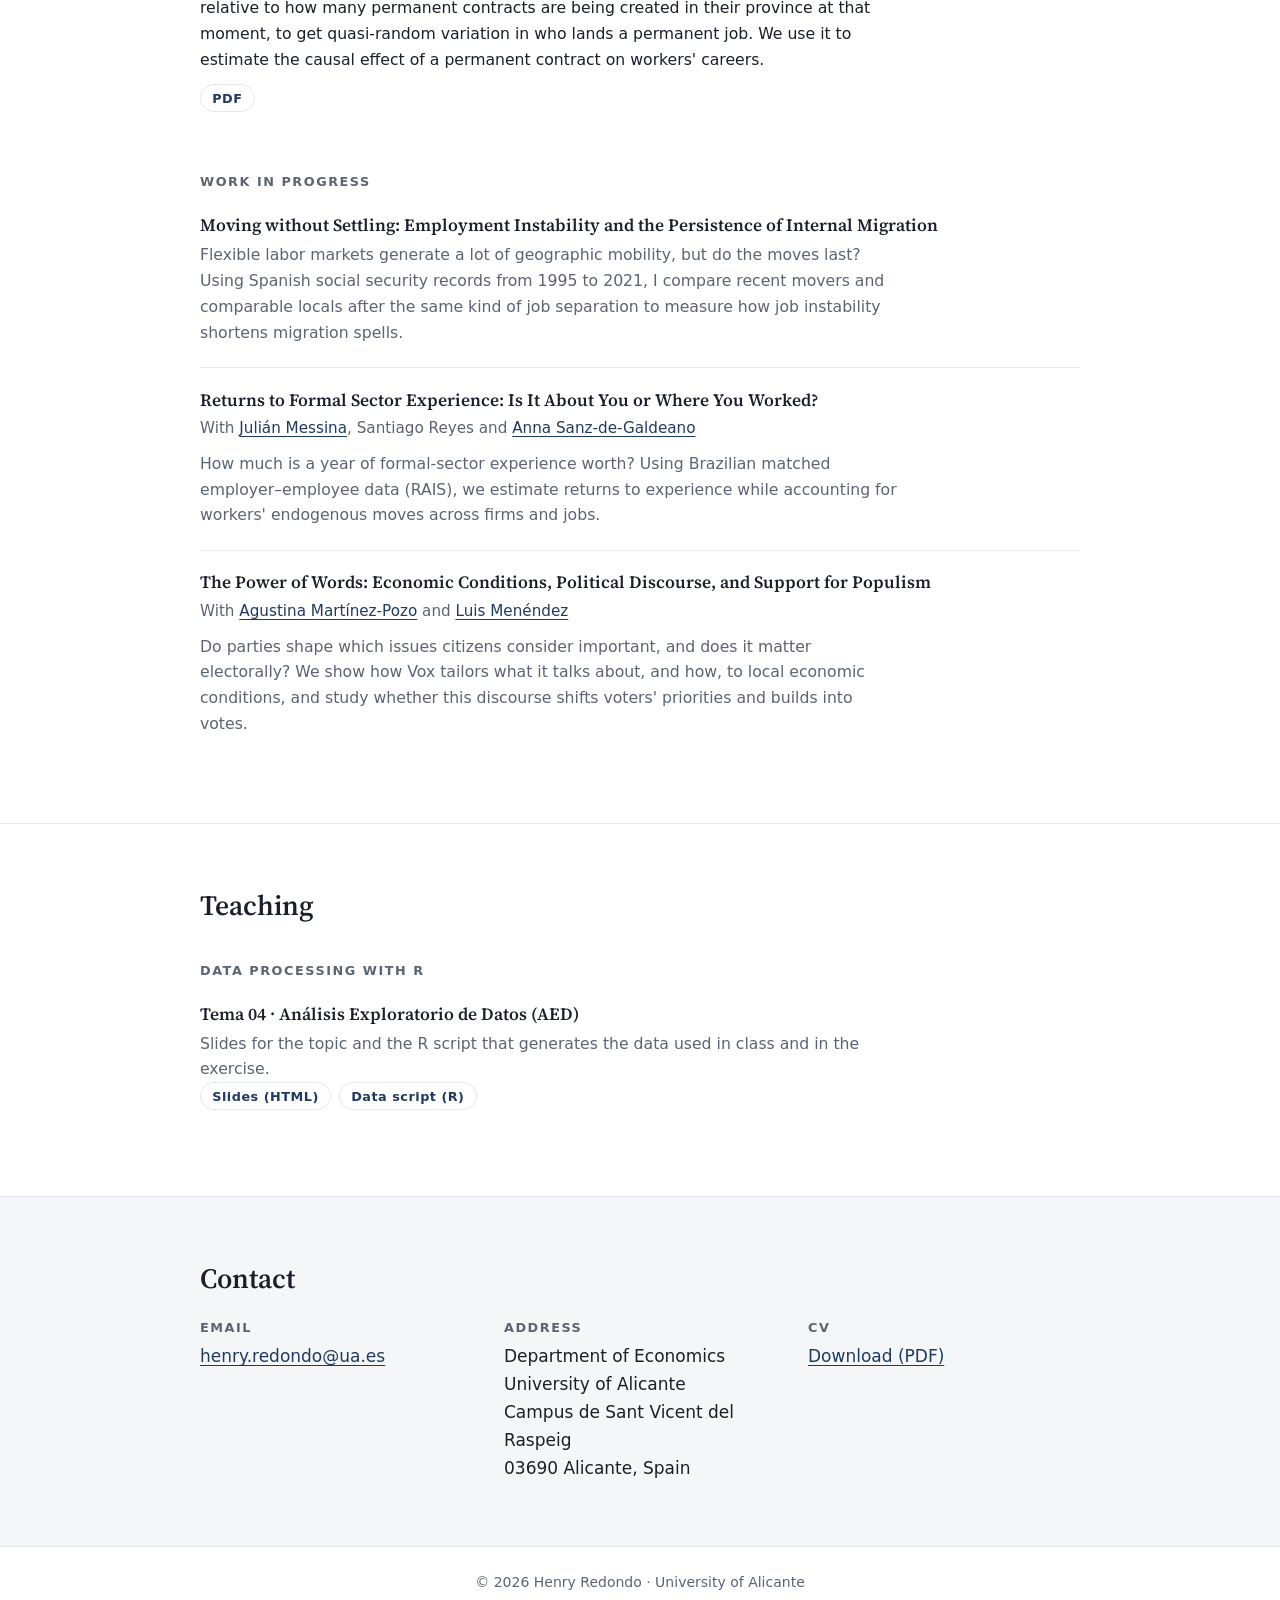
==== commit 2b02ac88: "Add teaching section with resources Added a new section for teaching with relevant content and links" ====
--- a/index.html
+++ b/index.html
@@ -12,15 +12,15 @@
   <meta name="color-scheme" content="light dark" />
   <meta name="theme-color" content="#ffffff" media="(prefers-color-scheme: light)" />
   <meta name="theme-color" content="#11151c" media="(prefers-color-scheme: dark)" />
-  <link rel="canonical" href="https://henryredondo.github.io/index/" />
+  <link rel="canonical" href="https://henryredondo.github.io/" />
   <link rel="icon" href="data:image/svg+xml,%3Csvg xmlns='http://www.w3.org/2000/svg' viewBox='0 0 64 64'%3E%3Crect width='64' height='64' rx='14' fill='%231f3a60'/%3E%3Ctext x='32' y='43' font-family='Georgia,serif' font-size='30' fill='white' text-anchor='middle'%3EHR%3C/text%3E%3C/svg%3E" />
 
   <!-- Link previews (WhatsApp, Slack, LinkedIn, X) -->
   <meta property="og:type" content="profile" />
   <meta property="og:title" content="Henry Redondo | Economist, University of Alicante" />
   <meta property="og:description" content="Labor economics, dual labor markets, worker reallocation and political economy." />
-  <meta property="og:url" content="https://henryredondo.github.io/index/" />
-  <meta property="og:image" content="https://henryredondo.github.io/index/assets/img/profile-360.jpg" />
+  <meta property="og:url" content="https://henryredondo.github.io/" />
+  <meta property="og:image" content="https://henryredondo.github.io/assets/img/profile-360.jpg" />
   <meta name="twitter:card" content="summary" />
 
   <!-- Structured data: helps search engines show your name, job and affiliation -->
@@ -30,8 +30,8 @@
     "@type": "Person",
     "name": "Henry Redondo",
     "jobTitle": "Assistant Professor of Economics",
-    "url": "https://henryredondo.github.io/index/",
-    "image": "https://henryredondo.github.io/index/assets/img/profile-360.jpg",
+    "url": "https://henryredondo.github.io/",
+    "image": "https://henryredondo.github.io/assets/img/profile-360.jpg",
     "email": "mailto:henry.redondo@ua.es",
     "affiliation": {
       "@type": "CollegeOrUniversity",
@@ -77,6 +77,7 @@
         <ul class="nav-list" id="nav-list">
           <li><a href="#about" class="nav-link">About</a></li>
           <li><a href="#research" class="nav-link">Research</a></li>
+          <li><a href="#teaching" class="nav-link">Teaching</a></li>
           <li><a href="#contact" class="nav-link">Contact</a></li>
           <li><a href="assets/files/CV.pdf" class="nav-cv" target="_blank" rel="noopener">CV</a></li>
         </ul>
@@ -244,6 +245,27 @@
       </div>
     </section>
 
+    <!-- Teaching -->
+    <section id="teaching" class="section">
+      <div class="container">
+        <h2 class="section-title">Teaching</h2>
+
+        <h3 class="group-title">Data processing with R</h3>
+        <ol class="papers papers-compact">
+          <li class="paper">
+            <h4 class="paper-title">Tema 04 &middot; Análisis Exploratorio de Datos (AED)</h4>
+            <p class="paper-abstract">
+              Slides for the topic and the R script that generates the data used in class and in the exercise.
+            </p>
+            <p class="paper-links">
+              <a href="assets/files/Tema04.html" class="pill" download>Slides (HTML)</a>
+              <a href="assets/files/Tema04datos.R" class="pill" download>Data script (R)</a>
+            </p>
+          </li>
+        </ol>
+      </div>
+    </section>
+
     <!-- Contact -->
     <section id="contact" class="section section-alt">
       <div class="container">
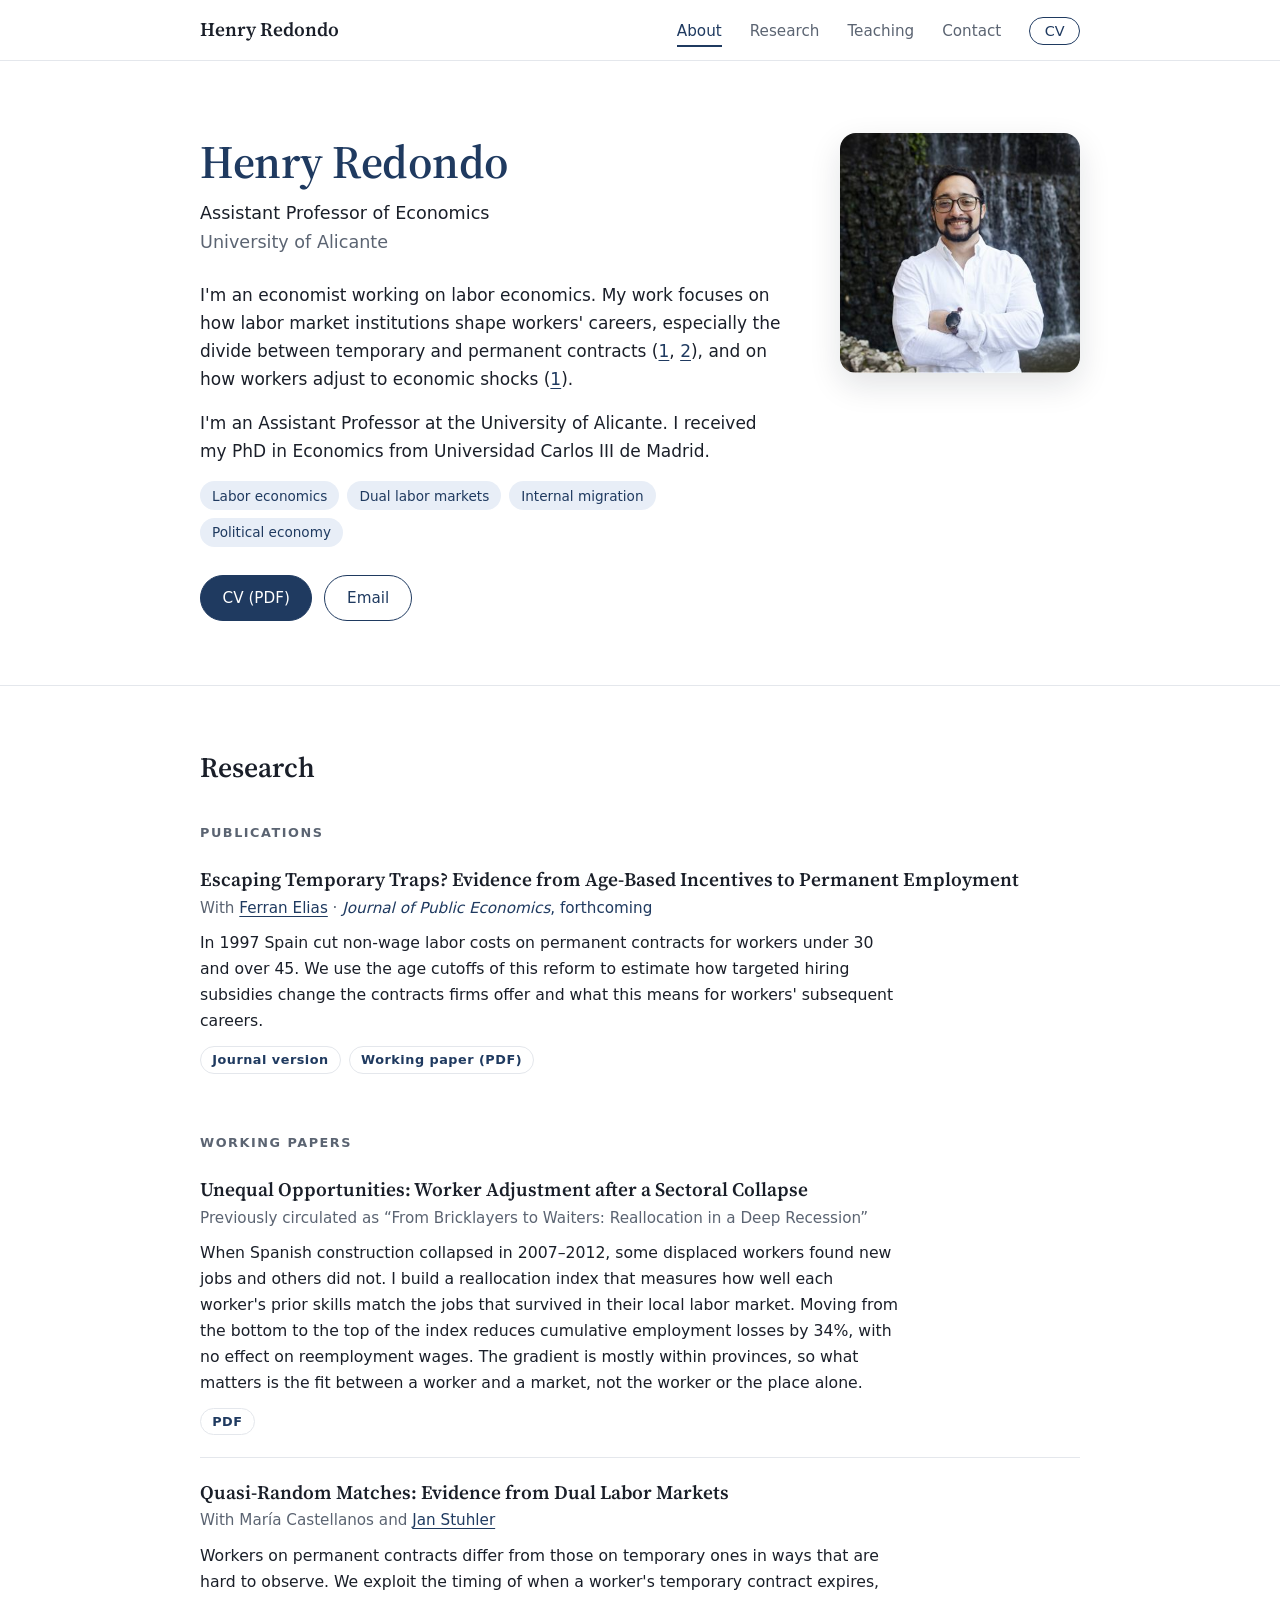
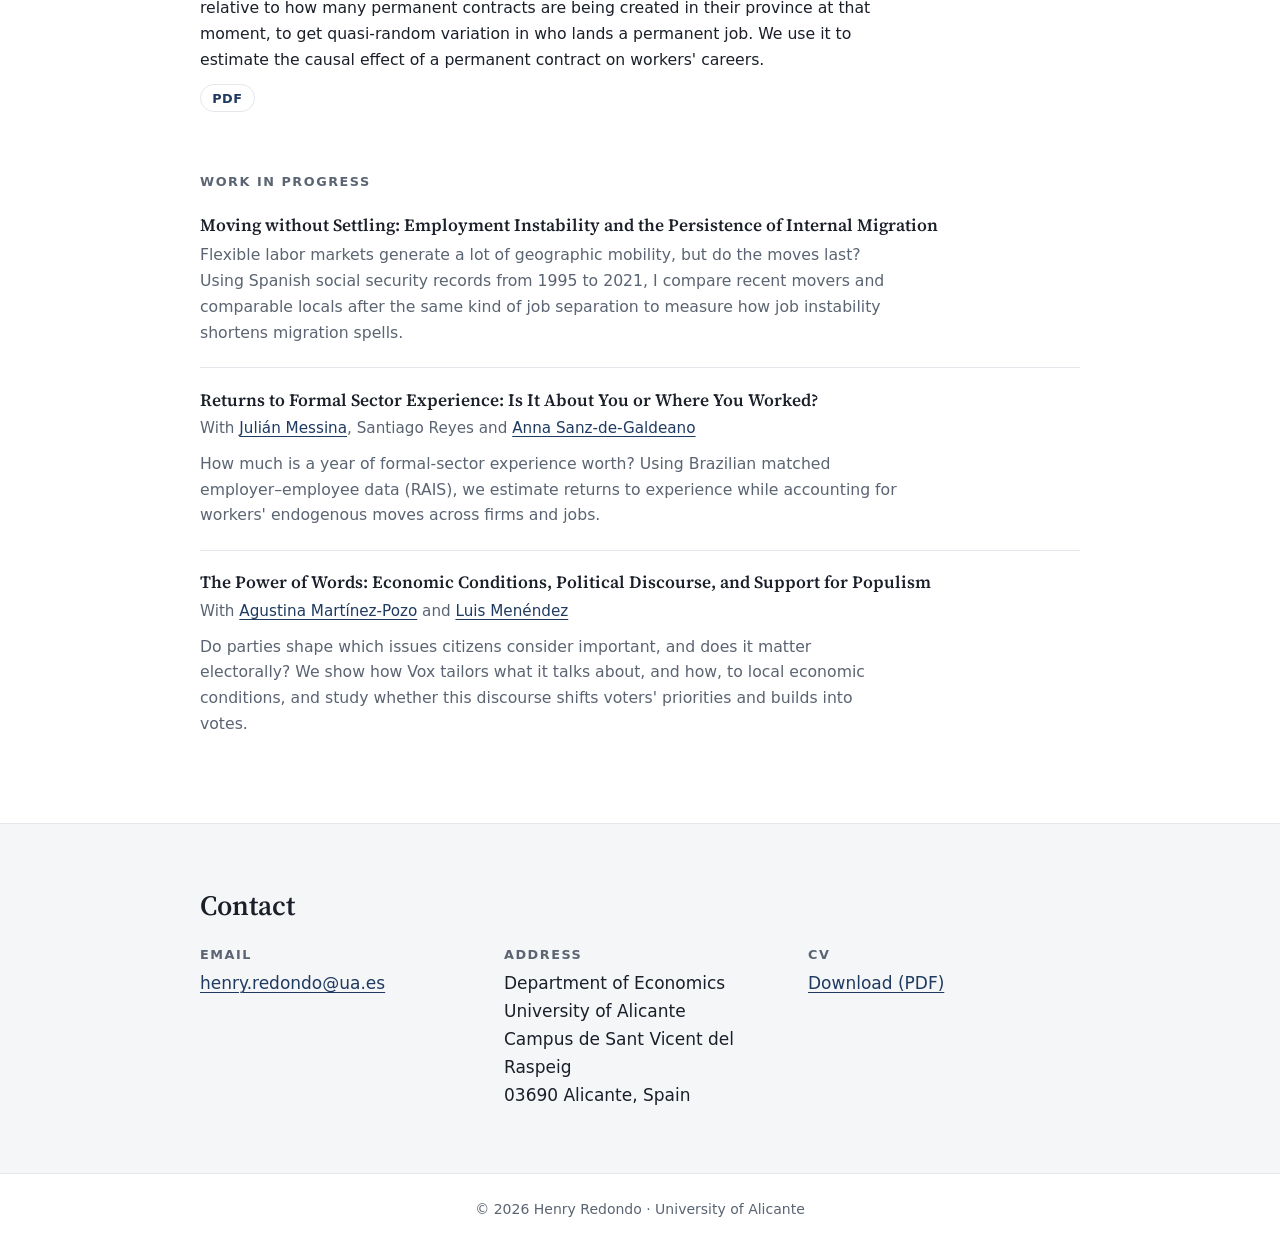
==== commit e4500e39: "Remove 'Teaching' section from index.html Removed the 'Teaching' section along with its content from" ====
--- a/index.html
+++ b/index.html
@@ -245,27 +245,6 @@
       </div>
     </section>
 
-    <!-- Teaching -->
-    <section id="teaching" class="section">
-      <div class="container">
-        <h2 class="section-title">Teaching</h2>
-
-        <h3 class="group-title">Data processing with R</h3>
-        <ol class="papers papers-compact">
-          <li class="paper">
-            <h4 class="paper-title">Tema 04 &middot; Análisis Exploratorio de Datos (AED)</h4>
-            <p class="paper-abstract">
-              Slides for the topic and the R script that generates the data used in class and in the exercise.
-            </p>
-            <p class="paper-links">
-              <a href="assets/files/Tema04.html" class="pill" download>Slides (HTML)</a>
-              <a href="assets/files/Tema04datos.R" class="pill" download>Data script (R)</a>
-            </p>
-          </li>
-        </ol>
-      </div>
-    </section>
-
     <!-- Contact -->
     <section id="contact" class="section section-alt">
       <div class="container">
